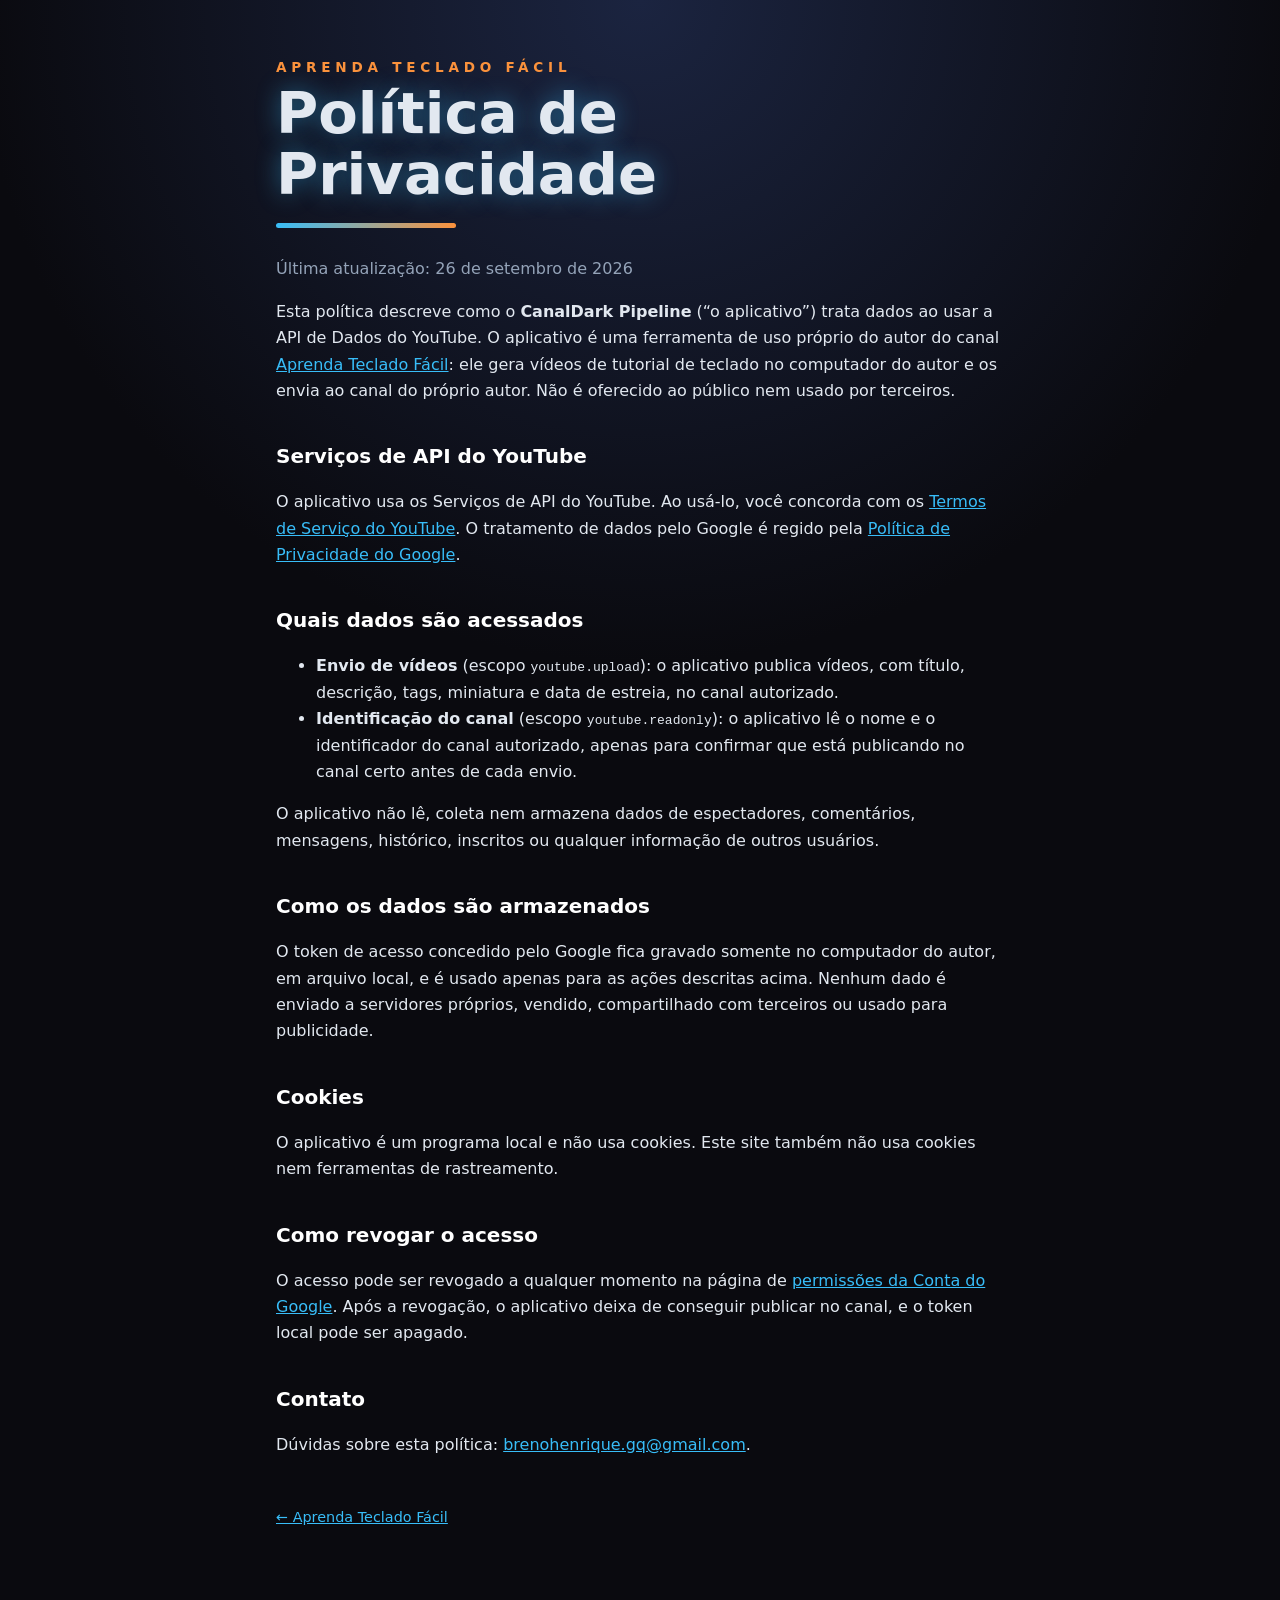
==== privacidade.html @ 701b2b4b "Pagina inicial e politica de privacidade do Aprenda Teclado Facil" ====
<!doctype html>
<html lang="pt-BR">
<head>
  <meta charset="utf-8">
  <meta name="viewport" content="width=device-width, initial-scale=1">
  <title>Política de Privacidade</title>
  <meta name="description" content="Política de Privacidade do CanalDark Pipeline, ferramenta que publica os vídeos do canal Aprenda Teclado Fácil no YouTube.">
  <link rel="stylesheet" href="estilo.css">
</head>
<body>
  <main>
    <div class="selo">APRENDA TECLADO FÁCIL</div>
    <h1>Política de Privacidade</h1>
    <div class="faixa"></div>
    <p class="suave">Última atualização: 26 de setembro de 2026</p>

    <p>Esta política descreve como o <strong>CanalDark Pipeline</strong> (“o aplicativo”)
      trata dados ao usar a API de Dados do YouTube. O aplicativo é uma ferramenta
      de uso próprio do autor do canal <a href="https://www.youtube.com/@aprendatecladofacil">Aprenda Teclado Fácil</a>:
      ele gera vídeos de tutorial de teclado no computador do autor e os envia ao
      canal do próprio autor. Não é oferecido ao público nem usado por terceiros.</p>

    <h2>Serviços de API do YouTube</h2>
    <p>O aplicativo usa os Serviços de API do YouTube. Ao usá-lo, você concorda com os
      <a href="https://www.youtube.com/t/terms">Termos de Serviço do YouTube</a>.
      O tratamento de dados pelo Google é regido pela
      <a href="https://policies.google.com/privacy">Política de Privacidade do Google</a>.</p>

    <h2>Quais dados são acessados</h2>
    <ul>
      <li><strong>Envio de vídeos</strong> (escopo <code>youtube.upload</code>): o aplicativo
        publica vídeos, com título, descrição, tags, miniatura e data de estreia, no canal
        autorizado.</li>
      <li><strong>Identificação do canal</strong> (escopo <code>youtube.readonly</code>): o
        aplicativo lê o nome e o identificador do canal autorizado, apenas para confirmar
        que está publicando no canal certo antes de cada envio.</li>
    </ul>
    <p>O aplicativo não lê, coleta nem armazena dados de espectadores, comentários,
      mensagens, histórico, inscritos ou qualquer informação de outros usuários.</p>

    <h2>Como os dados são armazenados</h2>
    <p>O token de acesso concedido pelo Google fica gravado somente no computador do
      autor, em arquivo local, e é usado apenas para as ações descritas acima. Nenhum
      dado é enviado a servidores próprios, vendido, compartilhado com terceiros ou
      usado para publicidade.</p>

    <h2>Cookies</h2>
    <p>O aplicativo é um programa local e não usa cookies. Este site também não usa
      cookies nem ferramentas de rastreamento.</p>

    <h2>Como revogar o acesso</h2>
    <p>O acesso pode ser revogado a qualquer momento na página de
      <a href="https://myaccount.google.com/permissions">permissões da Conta do Google</a>.
      Após a revogação, o aplicativo deixa de conseguir publicar no canal, e o token
      local pode ser apagado.</p>

    <h2>Contato</h2>
    <p>Dúvidas sobre esta política:
      <a href="mailto:brenohenrique.gq@gmail.com">brenohenrique.gq@gmail.com</a>.</p>

    <footer><a href="index.html">← Aprenda Teclado Fácil</a></footer>
  </main>
</body>
</html>
---- estilo.css ----
:root {
  --fundo: #0a0a0f;
  --cartao: #14141c;
  --texto: #e2e8f0;
  --suave: #94a3b8;
  --azul: #38bdf8;
  --laranja: #fb923c;
}
* { box-sizing: border-box; }
body {
  margin: 0;
  background: radial-gradient(circle at 50% 0%, #1b2440 0%, var(--fundo) 60%) fixed;
  background-color: var(--fundo);
  color: var(--texto);
  font-family: "Segoe UI", system-ui, -apple-system, Arial, sans-serif;
  line-height: 1.65;
}
main { max-width: 760px; margin: 0 auto; padding: 56px 16px 72px; }
.selo { color: var(--laranja); font-weight: 800; letter-spacing: 0.35em; font-size: 0.85rem; }
h1 { font-size: clamp(2.2rem, 7vw, 3.6rem); line-height: 1.05; margin: 6px 0 18px; text-shadow: 0 0 24px rgba(56, 189, 248, 0.45); }
h2 { font-size: 1.25rem; margin: 36px 0 8px; color: #fff; }
p, li { color: var(--texto); }
.suave { color: var(--suave); }
.faixa { width: 180px; height: 5px; border-radius: 3px; background: linear-gradient(90deg, var(--azul), var(--laranja)); margin: 0 0 28px; }
.cartao { background: var(--cartao); border: 1px solid #23232e; border-radius: 16px; padding: 22px 24px; margin: 24px 0; }
a { color: var(--azul); }
.botao { display: inline-block; background: #ef4444; color: #fff; text-decoration: none; font-weight: 800; padding: 12px 26px; border-radius: 999px; margin-top: 8px; }
footer { margin-top: 48px; font-size: 0.9rem; color: var(--suave); }
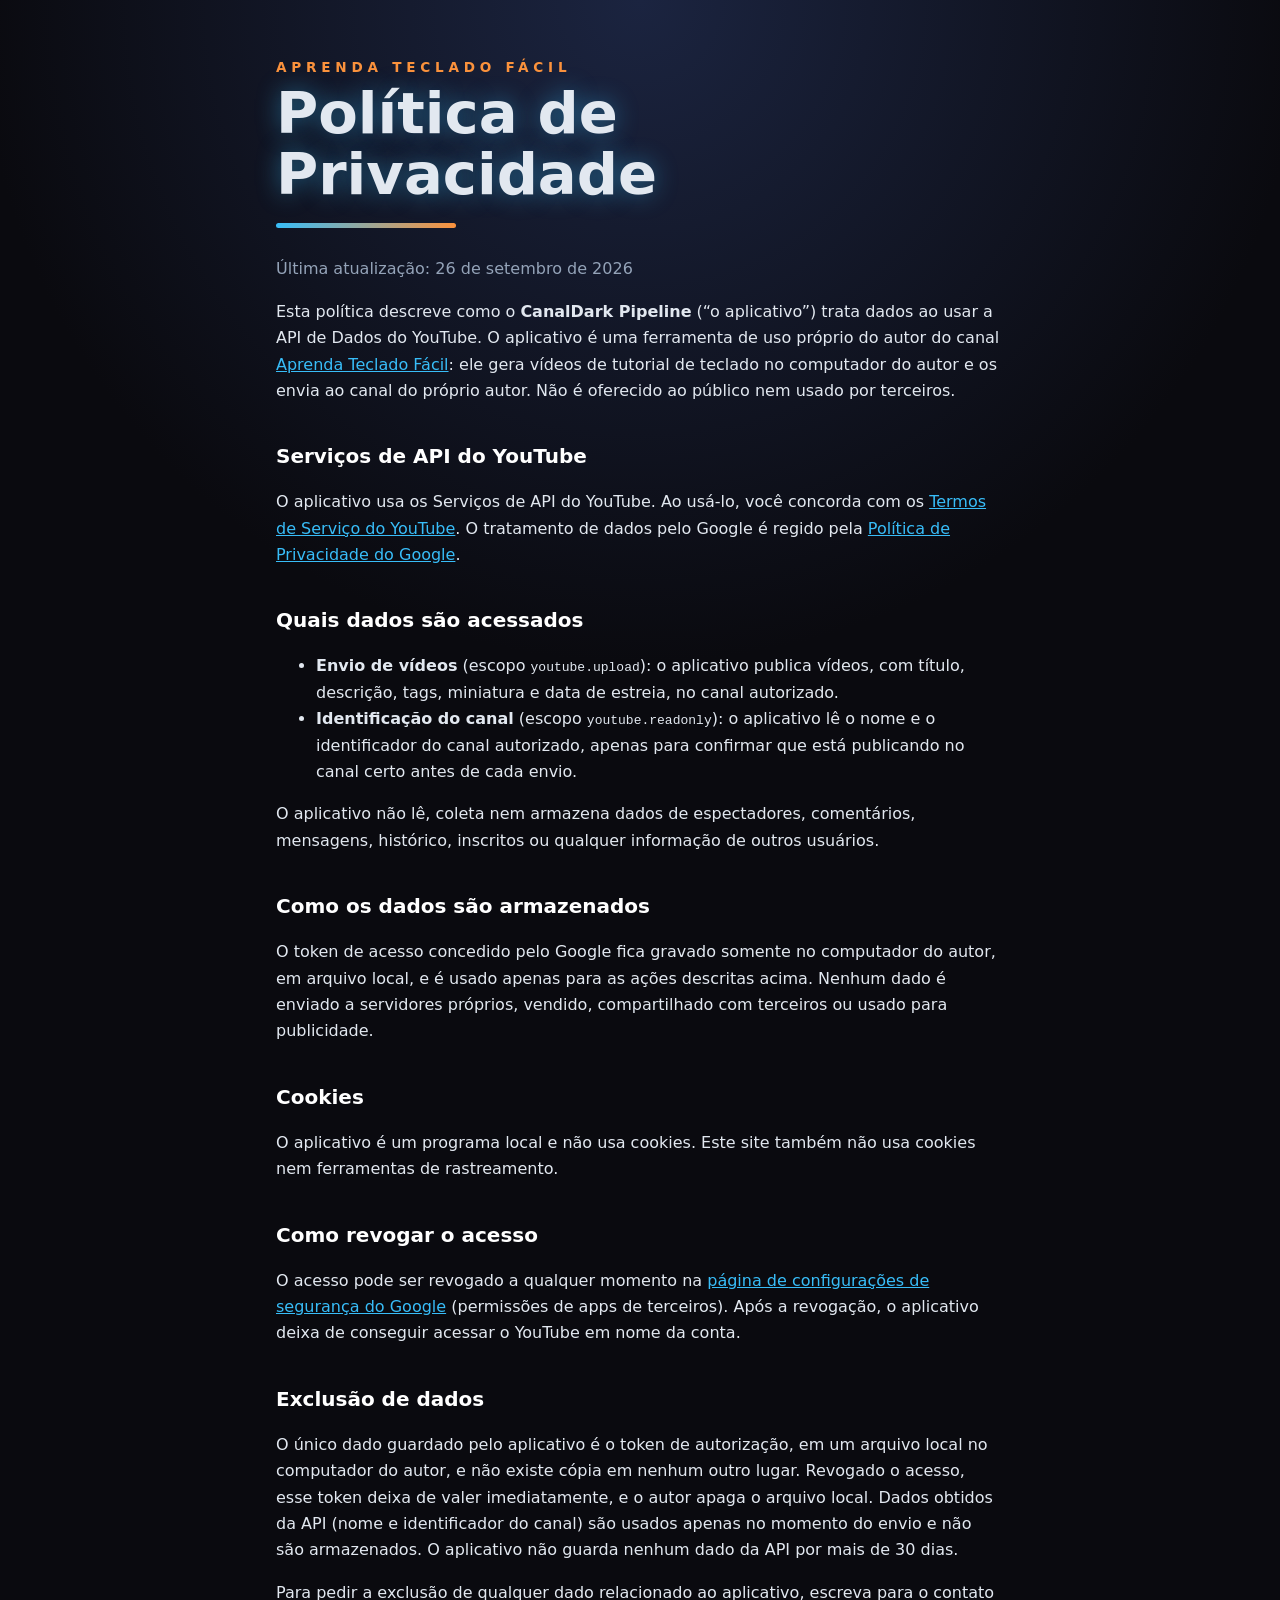
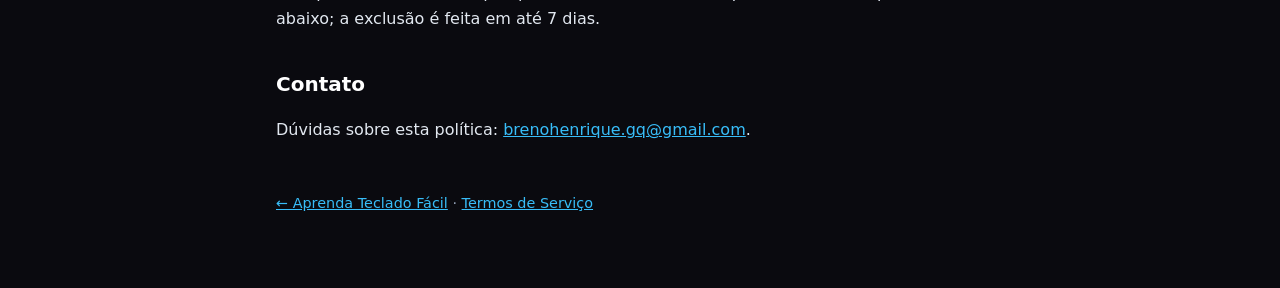
==== commit a2b45b54: "Termos de Servico, exclusao de dados e links exigidos pela auditoria" ====
--- a/privacidade.html
+++ b/privacidade.html
@@ -49,16 +49,25 @@
       cookies nem ferramentas de rastreamento.</p>
 
     <h2>Como revogar o acesso</h2>
-    <p>O acesso pode ser revogado a qualquer momento na página de
-      <a href="https://myaccount.google.com/permissions">permissões da Conta do Google</a>.
-      Após a revogação, o aplicativo deixa de conseguir publicar no canal, e o token
-      local pode ser apagado.</p>
+    <p>O acesso pode ser revogado a qualquer momento na
+      <a href="https://security.google.com/settings/security/permissions">página de configurações de segurança do Google</a>
+      (permissões de apps de terceiros). Após a revogação, o aplicativo deixa de conseguir
+      acessar o YouTube em nome da conta.</p>
+
+    <h2>Exclusão de dados</h2>
+    <p>O único dado guardado pelo aplicativo é o token de autorização, em um arquivo local no
+      computador do autor, e não existe cópia em nenhum outro lugar. Revogado o acesso,
+      esse token deixa de valer imediatamente, e o autor apaga o arquivo local. Dados obtidos da API
+      (nome e identificador do canal) são usados apenas no momento do envio e não são
+      armazenados. O aplicativo não guarda nenhum dado da API por mais de 30 dias.</p>
+    <p>Para pedir a exclusão de qualquer dado relacionado ao aplicativo, escreva para o
+      contato abaixo; a exclusão é feita em até 7 dias.</p>
 
     <h2>Contato</h2>
     <p>Dúvidas sobre esta política:
       <a href="mailto:brenohenrique.gq@gmail.com">brenohenrique.gq@gmail.com</a>.</p>
 
-    <footer><a href="index.html">← Aprenda Teclado Fácil</a></footer>
+    <footer><a href="index.html">← Aprenda Teclado Fácil</a> · <a href="termos.html">Termos de Serviço</a></footer>
   </main>
 </body>
 </html>
--- a/estilo.css
+++ b/estilo.css
@@ -26,3 +26,15 @@
 a { color: var(--azul); }
 .botao { display: inline-block; background: #ef4444; color: #fff; text-decoration: none; font-weight: 800; padding: 12px 26px; border-radius: 999px; margin-top: 8px; }
 footer { margin-top: 48px; font-size: 0.9rem; color: var(--suave); }
+
+/* Impressão e PDF: fundo branco e texto escuro, para o documento de
+   evidência da auditoria ficar legível. */
+@media print {
+  body { background: #fff; color: #111; }
+  p, li, .suave, footer { color: #222; }
+  h1, h2 { color: #0b1220; text-shadow: none; }
+  .cartao { background: #f4f6fa; border-color: #d6dbe4; }
+  a { color: #0369a1; }
+  .botao { color: #fff; -webkit-print-color-adjust: exact; print-color-adjust: exact; }
+  .faixa { -webkit-print-color-adjust: exact; print-color-adjust: exact; }
+}
